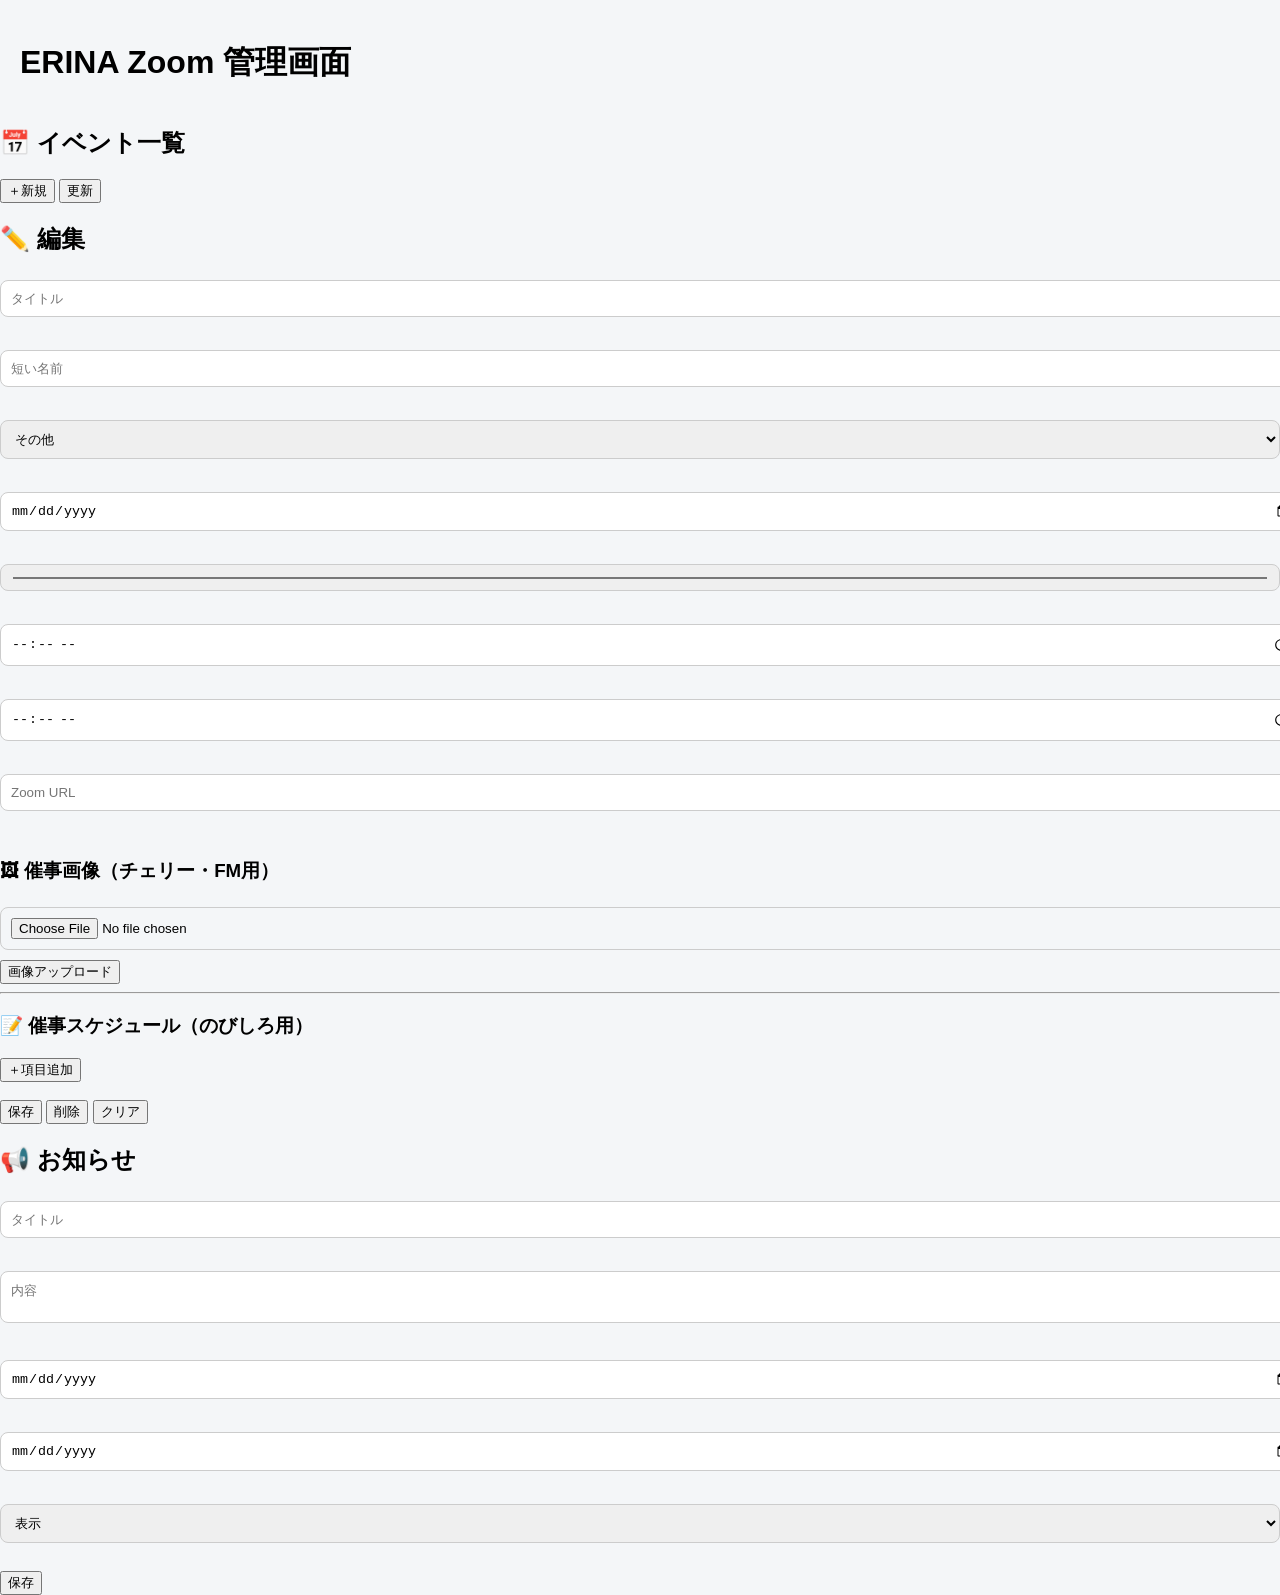
==== manager-erina.html @ 8138328c "変更" ====
<!DOCTYPE html>
<html lang="ja">
<head>
<meta charset="UTF-8">
<meta name="viewport" content="width=device-width, initial-scale=1.0">
<title>ERINA Zoom 管理画面</title>

<link rel="stylesheet" href="style.css">
</head>

<body>

<h1 style="padding:20px;">ERINA Zoom 管理画面</h1>

<div class="panel">

<h2>📅 イベント一覧</h2>

<button id="newEventButton">＋新規</button>
<button id="reloadButton">更新</button>

<div id="eventList"></div>

</div>


<div class="panel">

<h2>✏️ 編集</h2>

<input type="hidden" id="eventId">

<input id="title" placeholder="タイトル"><br><br>

<input id="shortTitle" placeholder="短い名前"><br><br>

<select id="category">
<option>その他</option>
<option>チェリー</option>
<option>FMなまず</option>
<option>理科</option>
</select><br><br>

<input type="date" id="eventDate"><br><br>

<input type="color" id="eventColor" value="#247447"><br><br>

<input type="time" id="startTime"><br><br>

<input type="time" id="endTime"><br><br>

<input id="zoomUrl" placeholder="Zoom URL"><br><br>

<!-- 🔥 画像 -->
<h3>🖼 催事画像（チェリー・FM用）</h3>

<input type="file" id="imageInput">
<button id="uploadImageButton">画像アップロード</button>

<div id="imagePreview"></div>

<hr>

<!-- 🔥 スケジュール -->
<h3>📝 催事スケジュール（のびしろ用）</h3>

<div id="programList"></div>

<button id="addProgramButton">＋項目追加</button>

<br><br>

<button id="saveEventButton">保存</button>
<button id="deleteButton">削除</button>
<button id="clearButton">クリア</button>


<div class="panel">

<h2>📢 お知らせ</h2>

<input id="noticeTitle" placeholder="タイトル"><br><br>

<textarea id="noticeMessage" placeholder="内容"></textarea><br><br>

<input type="date" id="noticeStart"><br><br>
<input type="date" id="noticeEnd"><br><br>

<select id="noticeEnabled">
<option value="true">表示</option>
<option value="false">非表示</option>
</select><br><br>

<button id="saveNoticeButton">保存</button>

<div id="noticeList"></div>

</div>

<script src="manager.js"></script>

</body>
</html>
---- style.css ----
/* ==========================================
   管理画面 完全復元
   ========================================== */

body {
    font-family: Arial, sans-serif;
    background: #f4f6f8;
    margin: 0;
}

/* ヘッダー */
header {
    background: #2e7d32;
    color: white;
    padding: 16px;
    font-size: 20px;
    font-weight: bold;
}

/* コンテナ */
.container {
    padding: 15px;
}

/* セクションカード */
.section {
    background: white;
    border-radius: 12px;
    padding: 15px;
    margin-bottom: 15px;
    box-shadow: 0 2px 6px rgba(0,0,0,0.1);
}

/* タイトル */
.section h2 {
    font-size: 16px;
    margin-bottom: 10px;
}

/* 上部ボタン */
.top-buttons {
    display: flex;
    gap: 10px;
    margin-bottom: 10px;
}

.top-buttons button {
    padding: 8px 14px;
    border: none;
    border-radius: 8px;
    cursor: pointer;
}

.add-btn {
    background: #2e7d32;
    color: white;
}

.reload-btn {
    background: #e0e0e0;
}

/* イベントカード */
.event-card {
    display: flex;
    justify-content: space-between;
    align-items: center;

    border: 1px solid #ddd;
    border-radius: 10px;

    padding: 12px;
    margin-bottom: 10px;

    background: #fafafa;
}

/* 左側 */
.event-info {
    display: flex;
    flex-direction: column;
}

.event-title {
    font-weight: bold;
    font-size: 14px;
}

.event-date {
    font-size: 12px;
    color: #666;
}

/* 右ボタン */
.event-actions {
    display: flex;
    gap: 6px;
}

.event-actions button {
    padding: 6px 10px;
    border: none;
    border-radius: 6px;
    cursor: pointer;
    font-size: 12px;
}

.edit-btn {
    background: #1976d2;
    color: white;
}

.copy-btn {
    background: #eeeeee;
}

.delete-btn {
    background: #d32f2f;
    color: white;
}

/* フォーム */
input, select, textarea {
    width: 100%;
    padding: 10px;
    margin-top: 5px;
    margin-bottom: 10px;

    border: 1px solid #ccc;
    border-radius: 8px;
}

/* 保存ボタン */
.save-btn {
    background: #2e7d32;
    color: white;
    padding: 10px 15px;
    border: none;
    border-radius: 8px;
    cursor: pointer;
}

/* 削除ボタン */
.danger-btn {
    background: #d32f2f;
    color: white;
}

/* 小さいボタン */
.small-btn {
    padding: 6px 10px;
    font-size: 12px;
}
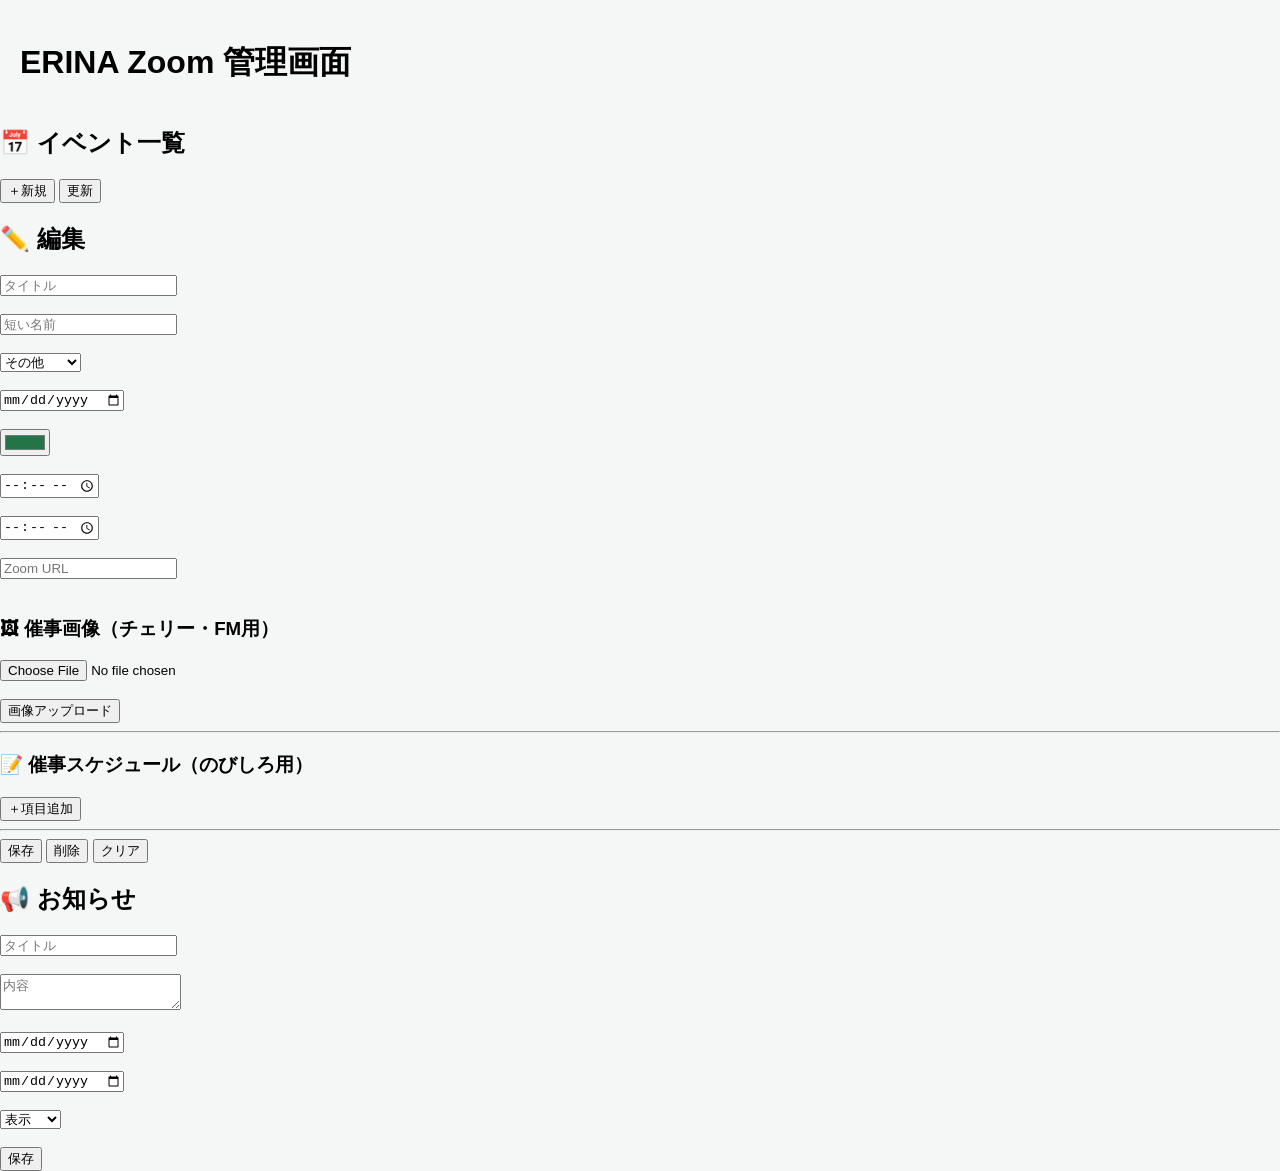
==== commit 9d2283f3: "元に戻した" ====
--- a/manager-erina.html
+++ b/manager-erina.html
@@ -51,24 +51,28 @@
 
 <input id="zoomUrl" placeholder="Zoom URL"><br><br>
 
-<!-- 🔥 画像 -->
+<!-- ===================== -->
+<!-- 🔥 画像（チェリー・FM） -->
+<!-- ===================== -->
 <h3>🖼 催事画像（チェリー・FM用）</h3>
 
-<input type="file" id="imageInput">
+<input type="file" id="imageInput"><br><br>
 <button id="uploadImageButton">画像アップロード</button>
 
 <div id="imagePreview"></div>
 
 <hr>
 
-<!-- 🔥 スケジュール -->
+<!-- ===================== -->
+<!-- 🔥 スケジュール（のびしろ） -->
+<!-- ===================== -->
 <h3>📝 催事スケジュール（のびしろ用）</h3>
 
 <div id="programList"></div>
 
 <button id="addProgramButton">＋項目追加</button>
 
-<br><br>
+<hr>
 
 <button id="saveEventButton">保存</button>
 <button id="deleteButton">削除</button>
--- a/style.css
+++ b/style.css
@@ -1,153 +1,25 @@
-/* ==========================================
-   管理画面 完全復元
-   ========================================== */
-
-body {
-    font-family: Arial, sans-serif;
-    background: #f4f6f8;
-    margin: 0;
+body{
+    margin:0;
+    font-family:sans-serif;
+    background:#f4f7f5;
 }
 
-/* ヘッダー */
-header {
-    background: #2e7d32;
-    color: white;
-    padding: 16px;
-    font-size: 20px;
-    font-weight: bold;
+.logo-area{
+    display:flex;
+    align-items:center;
+    background:#2e7d32;
+    color:#fff;
+    padding:10px;
 }
 
-/* コンテナ */
-.container {
-    padding: 15px;
+.logo{
+    width:60px;
+    margin-right:10px;
 }
 
-/* セクションカード */
-.section {
-    background: white;
-    border-radius: 12px;
-    padding: 15px;
-    margin-bottom: 15px;
-    box-shadow: 0 2px 6px rgba(0,0,0,0.1);
-}
-
-/* タイトル */
-.section h2 {
-    font-size: 16px;
-    margin-bottom: 10px;
-}
-
-/* 上部ボタン */
-.top-buttons {
-    display: flex;
-    gap: 10px;
-    margin-bottom: 10px;
-}
-
-.top-buttons button {
-    padding: 8px 14px;
-    border: none;
-    border-radius: 8px;
-    cursor: pointer;
-}
-
-.add-btn {
-    background: #2e7d32;
-    color: white;
-}
-
-.reload-btn {
-    background: #e0e0e0;
-}
-
-/* イベントカード */
-.event-card {
-    display: flex;
-    justify-content: space-between;
-    align-items: center;
-
-    border: 1px solid #ddd;
-    border-radius: 10px;
-
-    padding: 12px;
-    margin-bottom: 10px;
-
-    background: #fafafa;
-}
-
-/* 左側 */
-.event-info {
-    display: flex;
-    flex-direction: column;
-}
-
-.event-title {
-    font-weight: bold;
-    font-size: 14px;
-}
-
-.event-date {
-    font-size: 12px;
-    color: #666;
-}
-
-/* 右ボタン */
-.event-actions {
-    display: flex;
-    gap: 6px;
-}
-
-.event-actions button {
-    padding: 6px 10px;
-    border: none;
-    border-radius: 6px;
-    cursor: pointer;
-    font-size: 12px;
-}
-
-.edit-btn {
-    background: #1976d2;
-    color: white;
-}
-
-.copy-btn {
-    background: #eeeeee;
-}
-
-.delete-btn {
-    background: #d32f2f;
-    color: white;
-}
-
-/* フォーム */
-input, select, textarea {
-    width: 100%;
-    padding: 10px;
-    margin-top: 5px;
-    margin-bottom: 10px;
-
-    border: 1px solid #ccc;
-    border-radius: 8px;
-}
-
-/* 保存ボタン */
-.save-btn {
-    background: #2e7d32;
-    color: white;
-    padding: 10px 15px;
-    border: none;
-    border-radius: 8px;
-    cursor: pointer;
-}
-
-/* 削除ボタン */
-.danger-btn {
-    background: #d32f2f;
-    color: white;
-}
-
-/* 小さいボタン */
-.small-btn {
-    padding: 6px 10px;
-    font-size: 12px;
+.card{
+    background:#fff;
+    margin:15px;
+    padding:15px;
+    border-radius:12px;
 }
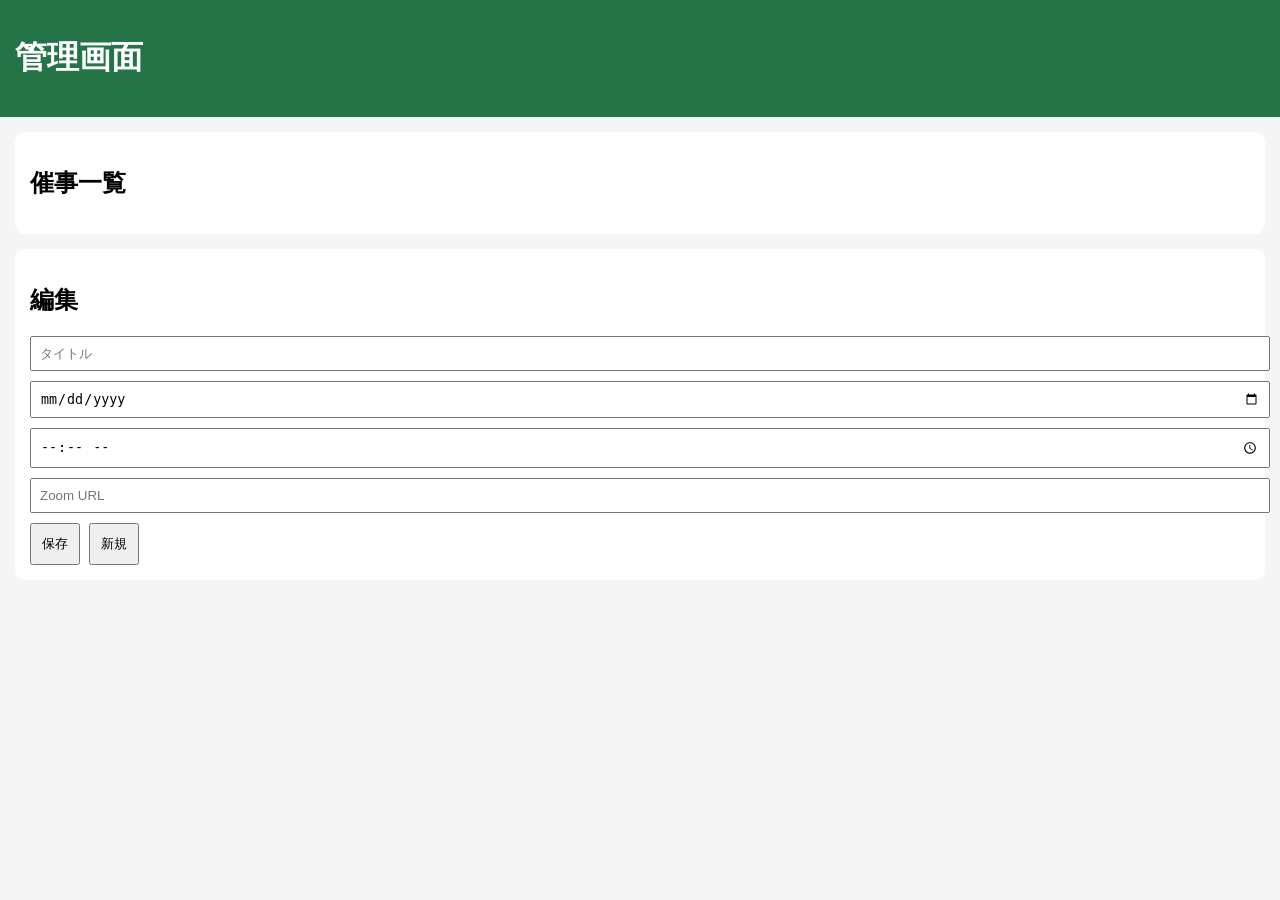
==== commit 023c297d: "変更" ====
--- a/manager-erina.html
+++ b/manager-erina.html
@@ -3,105 +3,68 @@
 <head>
 <meta charset="UTF-8">
 <meta name="viewport" content="width=device-width, initial-scale=1.0">
-<title>ERINA Zoom 管理画面</title>
 
-<link rel="stylesheet" href="style.css">
+<title>ERINA 管理画面</title>
+
+<style>
+body{font-family:sans-serif;margin:0;background:#f5f5f5;}
+header{background:#247447;color:white;padding:15px;}
+main{padding:15px;}
+
+.panel{
+background:white;
+padding:15px;
+border-radius:10px;
+margin-bottom:15px;
+}
+
+input,select{
+width:100%;
+padding:8px;
+margin-bottom:10px;
+}
+
+button{
+padding:10px;
+margin-right:5px;
+}
+
+.event-item{
+border-bottom:1px solid #ddd;
+padding:10px 0;
+}
+</style>
 </head>
 
 <body>
 
-<h1 style="padding:20px;">ERINA Zoom 管理画面</h1>
+<header>
+<h1>管理画面</h1>
+</header>
 
-<div class="panel">
+<main>
 
-<h2>📅 イベント一覧</h2>
+<section class="panel">
+<h2>催事一覧</h2>
+<div id="eventList"></div>
+</section>
 
-<button id="newEventButton">＋新規</button>
-<button id="reloadButton">更新</button>
+<section class="panel">
+<h2>編集</h2>
 
-<div id="eventList"></div>
+<input id="title" placeholder="タイトル">
+<input id="eventDate" type="date">
+<input id="startTime" type="time">
 
-</div>
+<input id="zoomUrl" placeholder="Zoom URL">
 
+<button id="saveBtn">保存</button>
+<button id="newBtn">新規</button>
 
-<div class="panel">
+</section>
 
-<h2>✏️ 編集</h2>
-
-<input type="hidden" id="eventId">
-
-<input id="title" placeholder="タイトル"><br><br>
-
-<input id="shortTitle" placeholder="短い名前"><br><br>
-
-<select id="category">
-<option>その他</option>
-<option>チェリー</option>
-<option>FMなまず</option>
-<option>理科</option>
-</select><br><br>
-
-<input type="date" id="eventDate"><br><br>
-
-<input type="color" id="eventColor" value="#247447"><br><br>
-
-<input type="time" id="startTime"><br><br>
-
-<input type="time" id="endTime"><br><br>
-
-<input id="zoomUrl" placeholder="Zoom URL"><br><br>
-
-<!-- ===================== -->
-<!-- 🔥 画像（チェリー・FM） -->
-<!-- ===================== -->
-<h3>🖼 催事画像（チェリー・FM用）</h3>
-
-<input type="file" id="imageInput"><br><br>
-<button id="uploadImageButton">画像アップロード</button>
-
-<div id="imagePreview"></div>
-
-<hr>
-
-<!-- ===================== -->
-<!-- 🔥 スケジュール（のびしろ） -->
-<!-- ===================== -->
-<h3>📝 催事スケジュール（のびしろ用）</h3>
-
-<div id="programList"></div>
-
-<button id="addProgramButton">＋項目追加</button>
-
-<hr>
-
-<button id="saveEventButton">保存</button>
-<button id="deleteButton">削除</button>
-<button id="clearButton">クリア</button>
-
-
-<div class="panel">
-
-<h2>📢 お知らせ</h2>
-
-<input id="noticeTitle" placeholder="タイトル"><br><br>
-
-<textarea id="noticeMessage" placeholder="内容"></textarea><br><br>
-
-<input type="date" id="noticeStart"><br><br>
-<input type="date" id="noticeEnd"><br><br>
-
-<select id="noticeEnabled">
-<option value="true">表示</option>
-<option value="false">非表示</option>
-</select><br><br>
-
-<button id="saveNoticeButton">保存</button>
-
-<div id="noticeList"></div>
-
-</div>
+</main>
 
 <script src="manager.js"></script>
-
 </body>
 </html>
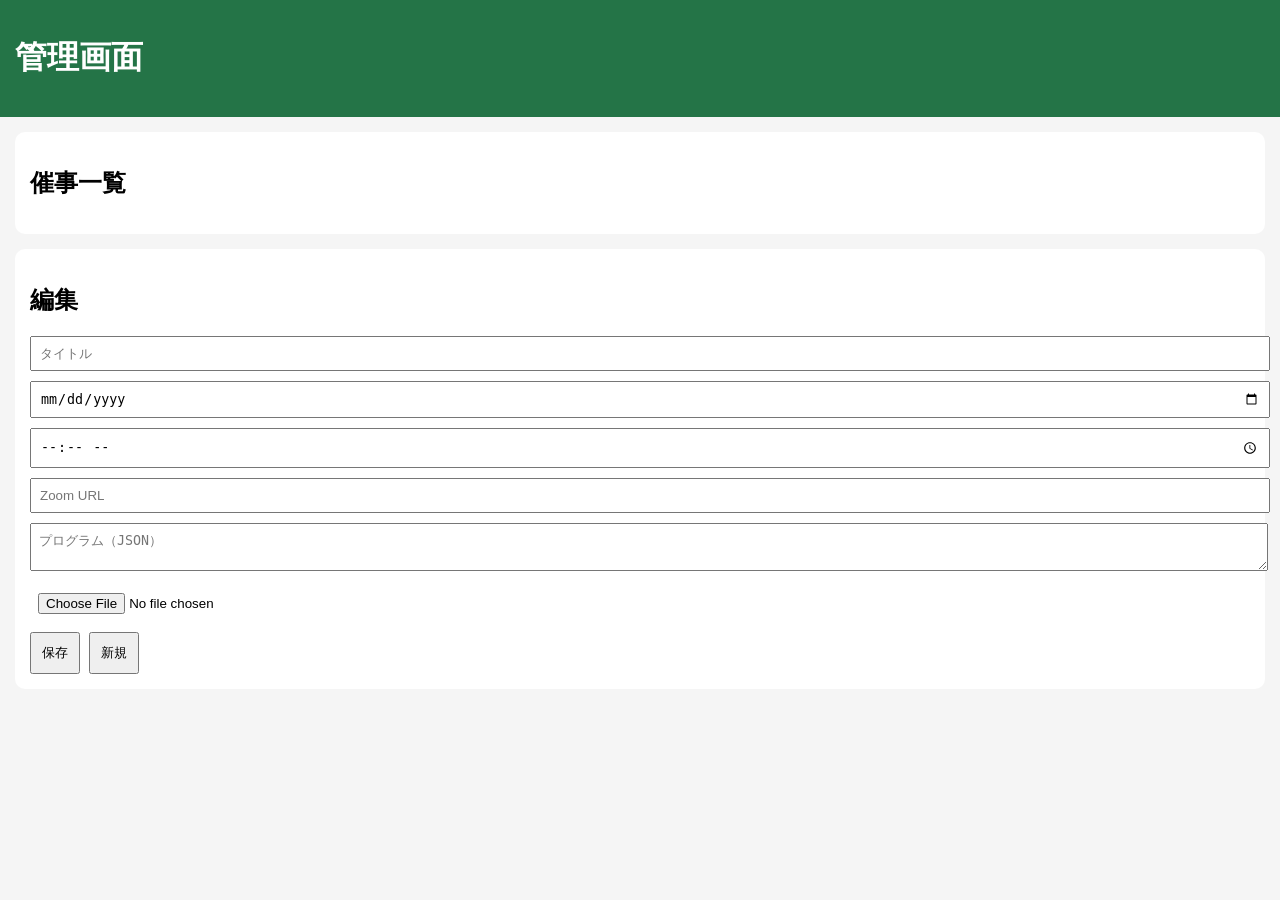
==== commit 94f75ee5: "変更" ====
--- a/manager-erina.html
+++ b/manager-erina.html
@@ -18,7 +18,7 @@
 margin-bottom:15px;
 }
 
-input,select{
+input,textarea{
 width:100%;
 padding:8px;
 margin-bottom:10px;
@@ -55,8 +55,11 @@
 <input id="title" placeholder="タイトル">
 <input id="eventDate" type="date">
 <input id="startTime" type="time">
+<input id="zoomUrl" placeholder="Zoom URL">
 
-<input id="zoomUrl" placeholder="Zoom URL">
+<textarea id="program" placeholder="プログラム（JSON）"></textarea>
+
+<input type="file" id="imageInput">
 
 <button id="saveBtn">保存</button>
 <button id="newBtn">新規</button>
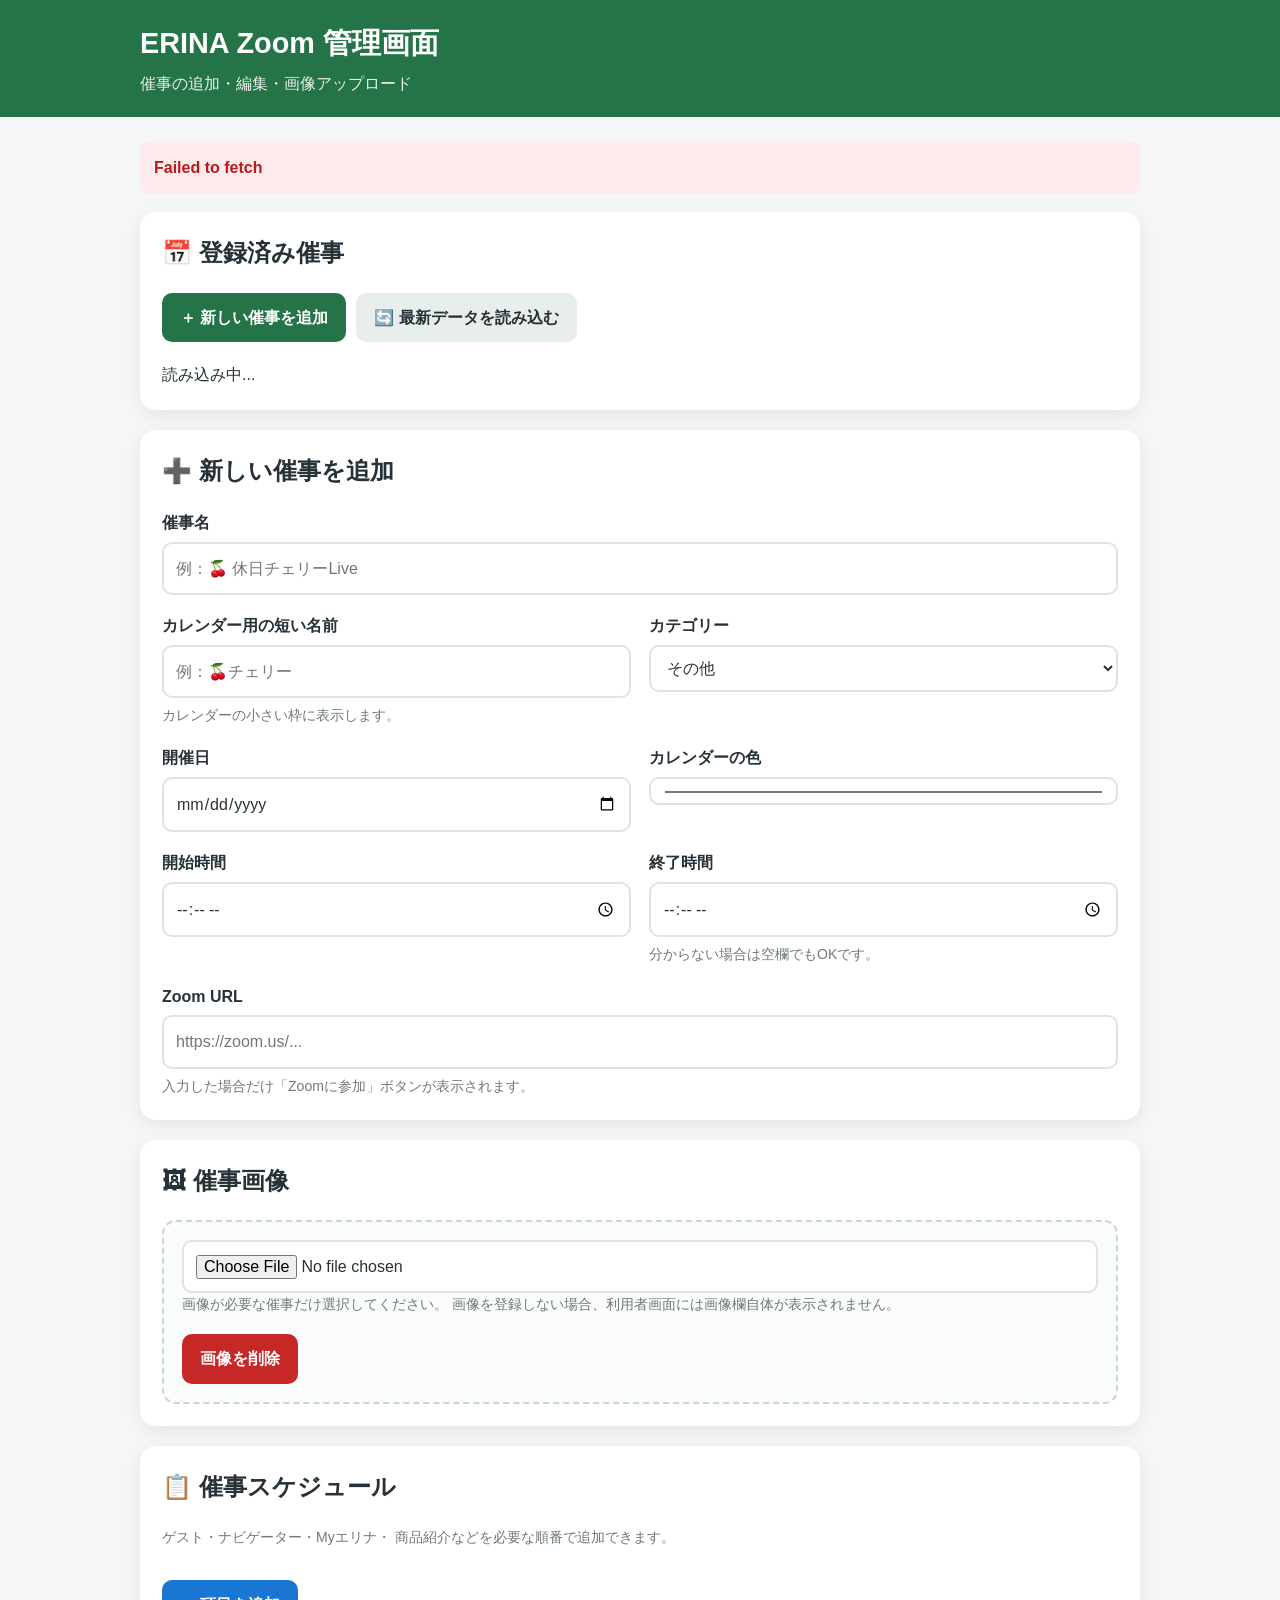
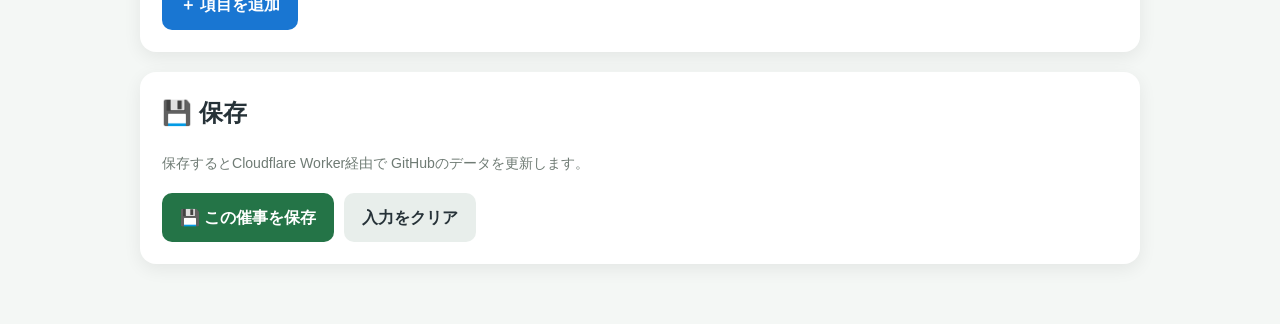
==== commit 006071ba: "3週間前" ====
--- a/manager-erina.html
+++ b/manager-erina.html
@@ -1,73 +1,898 @@
 <!DOCTYPE html>
 <html lang="ja">
 <head>
-<meta charset="UTF-8">
-<meta name="viewport" content="width=device-width, initial-scale=1.0">
-
-<title>ERINA 管理画面</title>
-
-<style>
-body{font-family:sans-serif;margin:0;background:#f5f5f5;}
-header{background:#247447;color:white;padding:15px;}
-main{padding:15px;}
-
-.panel{
-background:white;
-padding:15px;
-border-radius:10px;
-margin-bottom:15px;
-}
-
-input,textarea{
-width:100%;
-padding:8px;
-margin-bottom:10px;
-}
-
-button{
-padding:10px;
-margin-right:5px;
-}
-
-.event-item{
-border-bottom:1px solid #ddd;
-padding:10px 0;
-}
-</style>
+    <meta charset="UTF-8">
+
+    <meta
+        name="viewport"
+        content="width=device-width, initial-scale=1.0"
+    >
+
+    <meta name="robots" content="noindex,nofollow">
+
+    <title>ERINA Zoom 管理画面</title>
+
+    <style>
+
+        /* =========================================
+           基本
+           ========================================= */
+
+        * {
+            box-sizing: border-box;
+        }
+
+        body {
+            margin: 0;
+
+            font-family:
+                -apple-system,
+                BlinkMacSystemFont,
+                "Hiragino Kaku Gothic ProN",
+                "Hiragino Sans",
+                "Yu Gothic",
+                "Meiryo",
+                sans-serif;
+
+            background: #f4f7f5;
+            color: #263238;
+
+            line-height: 1.6;
+        }
+
+        button,
+        input,
+        textarea,
+        select {
+            font: inherit;
+        }
+
+        button {
+            cursor: pointer;
+        }
+
+
+        /* =========================================
+           ヘッダー
+           ========================================= */
+
+        .manager-header {
+            background: #247447;
+            color: white;
+
+            padding: 20px;
+        }
+
+        .manager-header-inner {
+            max-width: 1000px;
+
+            margin: auto;
+        }
+
+        .manager-header h1 {
+            margin: 0;
+
+            font-size: 1.8rem;
+        }
+
+        .manager-header p {
+            margin: 5px 0 0;
+
+            opacity: 0.9;
+        }
+
+
+        /* =========================================
+           メイン
+           ========================================= */
+
+        main {
+            width: min(
+                1000px,
+                calc(100% - 24px)
+            );
+
+            margin: 24px auto 60px;
+        }
+
+
+        /* =========================================
+           カード
+           ========================================= */
+
+        .panel {
+            background: white;
+
+            border-radius: 16px;
+
+            padding: 22px;
+
+            margin-bottom: 20px;
+
+            box-shadow:
+                0 5px 18px
+                rgba(0, 0, 0, 0.07);
+        }
+
+        .panel h2 {
+            margin-top: 0;
+        }
+
+
+        /* =========================================
+           フォーム
+           ========================================= */
+
+        .form-grid {
+            display: grid;
+
+            grid-template-columns:
+                repeat(
+                    2,
+                    minmax(0, 1fr)
+                );
+
+            gap: 18px;
+        }
+
+        .field {
+            display: flex;
+            flex-direction: column;
+
+            gap: 6px;
+        }
+
+        .field.full {
+            grid-column: 1 / -1;
+        }
+
+        label {
+            font-weight: 800;
+        }
+
+        input,
+        textarea,
+        select {
+            width: 100%;
+
+            border: 2px solid #dce5e0;
+
+            border-radius: 10px;
+
+            padding: 12px;
+
+            background: white;
+
+            color: #263238;
+        }
+
+        input:focus,
+        textarea:focus,
+        select:focus {
+            outline: none;
+
+            border-color: #247447;
+
+            box-shadow:
+                0 0 0 3px
+                rgba(36, 116, 71, 0.12);
+        }
+
+        textarea {
+            min-height: 90px;
+
+            resize: vertical;
+        }
+
+        .help {
+            color: #6f7b74;
+
+            font-size: 0.88rem;
+        }
+
+
+        /* =========================================
+           ボタン
+           ========================================= */
+
+        .button {
+            border: none;
+
+            border-radius: 10px;
+
+            padding: 12px 18px;
+
+            font-weight: 800;
+        }
+
+        .button-primary {
+            background: #247447;
+            color: white;
+        }
+
+        .button-secondary {
+            background: #e8eeeb;
+            color: #263238;
+        }
+
+        .button-danger {
+            background: #c62828;
+            color: white;
+        }
+
+        .button-blue {
+            background: #1976d2;
+            color: white;
+        }
+
+        .button-row {
+            display: flex;
+
+            flex-wrap: wrap;
+
+            gap: 10px;
+
+            margin-top: 18px;
+        }
+
+
+        /* =========================================
+           イベント一覧
+           ========================================= */
+
+        #eventList {
+            display: flex;
+
+            flex-direction: column;
+
+            gap: 12px;
+        }
+
+        .event-list-item {
+            display: flex;
+
+            justify-content: space-between;
+            align-items: center;
+
+            gap: 15px;
+
+            border: 1px solid #dde5e1;
+
+            border-radius: 12px;
+
+            padding: 14px;
+        }
+
+        .event-list-title {
+            font-weight: 800;
+        }
+
+        .event-list-date {
+            margin-top: 3px;
+
+            color: #66736c;
+        }
+
+        .event-list-buttons {
+            display: flex;
+
+            gap: 7px;
+
+            flex-shrink: 0;
+        }
+
+
+        /* =========================================
+           画像
+           ========================================= */
+
+        .image-box {
+            border: 2px dashed #cad6d0;
+
+            border-radius: 14px;
+
+            padding: 18px;
+
+            background: #fafcfb;
+        }
+
+        #imagePreviewArea {
+            margin-top: 15px;
+        }
+
+        #imagePreviewArea:empty {
+            display: none;
+        }
+
+        .image-preview {
+            max-width: 100%;
+            max-height: 500px;
+
+            margin: auto;
+
+            object-fit: contain;
+
+            border-radius: 12px;
+        }
+
+        .image-status {
+            margin-top: 10px;
+
+            padding: 10px;
+
+            border-radius: 8px;
+
+            background: #edf6f0;
+
+            color: #247447;
+
+            font-weight: 700;
+        }
+
+
+        /* =========================================
+           プログラム
+           ========================================= */
+
+        #programList {
+            display: flex;
+
+            flex-direction: column;
+
+            gap: 12px;
+        }
+
+        .program-editor-item {
+            border: 1px solid #dce5e0;
+
+            border-radius: 12px;
+
+            padding: 14px;
+
+            background: #fafcfb;
+        }
+
+        .program-row {
+            display: grid;
+
+            grid-template-columns:
+                120px
+                1fr
+                1fr;
+
+            gap: 10px;
+        }
+
+        .program-actions {
+            display: flex;
+
+            gap: 8px;
+
+            margin-top: 10px;
+        }
+
+
+        /* =========================================
+           保存状態
+           ========================================= */
+
+        #statusMessage {
+            display: none;
+
+            margin-bottom: 18px;
+
+            padding: 14px;
+
+            border-radius: 10px;
+
+            font-weight: 800;
+        }
+
+        #statusMessage.success {
+            display: block;
+
+            background: #e7f6eb;
+
+            color: #176d37;
+        }
+
+        #statusMessage.error {
+            display: block;
+
+            background: #fdeaea;
+
+            color: #b71c1c;
+        }
+
+        #statusMessage.loading {
+            display: block;
+
+            background: #eaf3fb;
+
+            color: #1565c0;
+        }
+
+
+        /* =========================================
+           スマホ
+           ========================================= */
+
+        @media (
+            max-width: 700px
+        ) {
+
+            .manager-header h1 {
+                font-size: 1.45rem;
+            }
+
+            main {
+                width:
+                    calc(100% - 16px);
+
+                margin-top: 12px;
+            }
+
+            .panel {
+                padding: 16px;
+
+                border-radius: 13px;
+            }
+
+            .form-grid {
+                grid-template-columns:
+                    1fr;
+            }
+
+            .field.full {
+                grid-column: auto;
+            }
+
+            .program-row {
+                grid-template-columns:
+                    1fr;
+            }
+
+            .event-list-item {
+                flex-direction: column;
+
+                align-items: stretch;
+            }
+
+            .event-list-buttons {
+                width: 100%;
+            }
+
+            .event-list-buttons button {
+                flex: 1;
+            }
+
+            .button-row {
+                flex-direction: column;
+            }
+
+            .button-row .button {
+                width: 100%;
+            }
+
+        }
+
+    </style>
 </head>
 
+
 <body>
 
-<header>
-<h1>管理画面</h1>
+
+<!-- =========================================
+     ヘッダー
+     ========================================= -->
+
+<header class="manager-header">
+
+    <div class="manager-header-inner">
+
+        <h1>
+            ERINA Zoom 管理画面
+        </h1>
+
+        <p>
+            催事の追加・編集・画像アップロード
+        </p>
+
+    </div>
+
 </header>
 
+
 <main>
 
-<section class="panel">
-<h2>催事一覧</h2>
-<div id="eventList"></div>
-</section>
-
-<section class="panel">
-<h2>編集</h2>
-
-<input id="title" placeholder="タイトル">
-<input id="eventDate" type="date">
-<input id="startTime" type="time">
-<input id="zoomUrl" placeholder="Zoom URL">
-
-<textarea id="program" placeholder="プログラム（JSON）"></textarea>
-
-<input type="file" id="imageInput">
-
-<button id="saveBtn">保存</button>
-<button id="newBtn">新規</button>
-
-</section>
+
+    <!-- =====================================
+         状態表示
+         ===================================== -->
+
+    <div id="statusMessage"></div>
+
+
+    <!-- =====================================
+         イベント一覧
+         ===================================== -->
+
+    <section class="panel">
+
+        <h2>
+            📅 登録済み催事
+        </h2>
+
+        <div class="button-row">
+
+            <button
+                type="button"
+                id="newEventButton"
+                class="button button-primary"
+            >
+                ＋ 新しい催事を追加
+            </button>
+
+            <button
+                type="button"
+                id="reloadButton"
+                class="button button-secondary"
+            >
+                🔄 最新データを読み込む
+            </button>
+
+        </div>
+
+        <div
+            id="eventList"
+            style="margin-top:20px;"
+        >
+            読み込み中...
+        </div>
+
+    </section>
+
+
+    <!-- =====================================
+         イベント編集
+         ===================================== -->
+
+    <section
+        class="panel"
+        id="editorPanel"
+    >
+
+        <h2 id="editorTitle">
+            ✏️ 催事を編集
+        </h2>
+
+
+        <!-- 内部ID -->
+
+        <input
+            type="hidden"
+            id="eventId"
+        >
+
+
+        <div class="form-grid">
+
+
+            <!-- 催事名 -->
+
+            <div class="field full">
+
+                <label for="title">
+                    催事名
+                </label>
+
+                <input
+                    type="text"
+                    id="title"
+                    placeholder="例：🍒 休日チェリーLive"
+                >
+
+            </div>
+
+
+            <!-- カレンダー用短縮名 -->
+
+            <div class="field">
+
+                <label for="shortTitle">
+                    カレンダー用の短い名前
+                </label>
+
+                <input
+                    type="text"
+                    id="shortTitle"
+                    placeholder="例：🍒チェリー"
+                >
+
+                <div class="help">
+                    カレンダーの小さい枠に表示します。
+                </div>
+
+            </div>
+
+
+            <!-- カテゴリー -->
+
+            <div class="field">
+
+                <label for="category">
+                    カテゴリー
+                </label>
+
+                <select id="category">
+
+                    <option value="">
+                        その他
+                    </option>
+
+                    <option value="cherry">
+                        チェリーLive
+                    </option>
+
+                    <option value="fm">
+                        FMなまず
+                    </option>
+
+                    <option value="seminar">
+                        セミナー
+                    </option>
+
+                    <option value="event">
+                        その他催事
+                    </option>
+
+                </select>
+
+            </div>
+
+
+            <!-- 開催日 -->
+
+            <div class="field">
+
+                <label for="eventDate">
+                    開催日
+                </label>
+
+                <input
+                    type="date"
+                    id="eventDate"
+                >
+
+            </div>
+
+
+            <!-- 色 -->
+
+            <div class="field">
+
+                <label for="eventColor">
+                    カレンダーの色
+                </label>
+
+                <input
+                    type="color"
+                    id="eventColor"
+                    value="#247447"
+                >
+
+            </div>
+
+
+            <!-- 開始時間 -->
+
+            <div class="field">
+
+                <label for="startTime">
+                    開始時間
+                </label>
+
+                <input
+                    type="time"
+                    id="startTime"
+                >
+
+            </div>
+
+
+            <!-- 終了時間 -->
+
+            <div class="field">
+
+                <label for="endTime">
+                    終了時間
+                </label>
+
+                <input
+                    type="time"
+                    id="endTime"
+                >
+
+                <div class="help">
+                    分からない場合は空欄でもOKです。
+                </div>
+
+            </div>
+
+
+            <!-- Zoom URL -->
+
+            <div class="field full">
+
+                <label for="zoomUrl">
+                    Zoom URL
+                </label>
+
+                <input
+                    type="url"
+                    id="zoomUrl"
+                    placeholder="https://zoom.us/..."
+                >
+
+                <div class="help">
+                    入力した場合だけ「Zoomに参加」ボタンが表示されます。
+                </div>
+
+            </div>
+
+
+        </div>
+
+    </section>
+
+
+    <!-- =====================================
+         画像
+         ===================================== -->
+
+    <section class="panel">
+
+        <h2>
+            🖼 催事画像
+        </h2>
+
+        <div class="image-box">
+
+            <input
+                type="file"
+                id="imageFile"
+                accept="image/jpeg,image/png,image/webp"
+            >
+
+            <div class="help">
+                画像が必要な催事だけ選択してください。
+                画像を登録しない場合、利用者画面には画像欄自体が表示されません。
+            </div>
+
+
+            <div id="imagePreviewArea"></div>
+
+
+            <div class="button-row">
+
+                <button
+                    type="button"
+                    id="removeImageButton"
+                    class="button button-danger"
+                >
+                    画像を削除
+                </button>
+
+            </div>
+
+
+            <!-- 現在保存されている画像 -->
+
+            <input
+                type="hidden"
+                id="currentImage"
+            >
+
+        </div>
+
+    </section>
+
+
+    <!-- =====================================
+         催事スケジュール
+         ===================================== -->
+
+    <section class="panel">
+
+        <h2>
+            📋 催事スケジュール
+        </h2>
+
+        <p class="help">
+
+            ゲスト・ナビゲーター・Myエリナ・
+            商品紹介などを必要な順番で追加できます。
+
+        </p>
+
+
+        <div id="programList"></div>
+
+
+        <div class="button-row">
+
+            <button
+                type="button"
+                id="addProgramButton"
+                class="button button-blue"
+            >
+                ＋ 項目を追加
+            </button>
+
+        </div>
+
+    </section>
+
+
+    <!-- =====================================
+         保存
+         ===================================== -->
+
+    <section class="panel">
+
+        <h2>
+            💾 保存
+        </h2>
+
+        <p class="help">
+
+            保存するとCloudflare Worker経由で
+            GitHubのデータを更新します。
+
+        </p>
+
+
+        <div class="button-row">
+
+            <button
+                type="button"
+                id="saveButton"
+                class="button button-primary"
+            >
+                💾 この催事を保存
+            </button>
+
+            <button
+                type="button"
+                id="deleteButton"
+                class="button button-danger"
+            >
+                🗑 この催事を削除
+            </button>
+
+            <button
+                type="button"
+                id="clearButton"
+                class="button button-secondary"
+            >
+                入力をクリア
+            </button>
+
+        </div>
+
+    </section>
+
 
 </main>
 
+
+<!-- =========================================
+     JavaScript
+     ========================================= -->
+
 <script src="manager.js"></script>
+
+
 </body>
 </html>
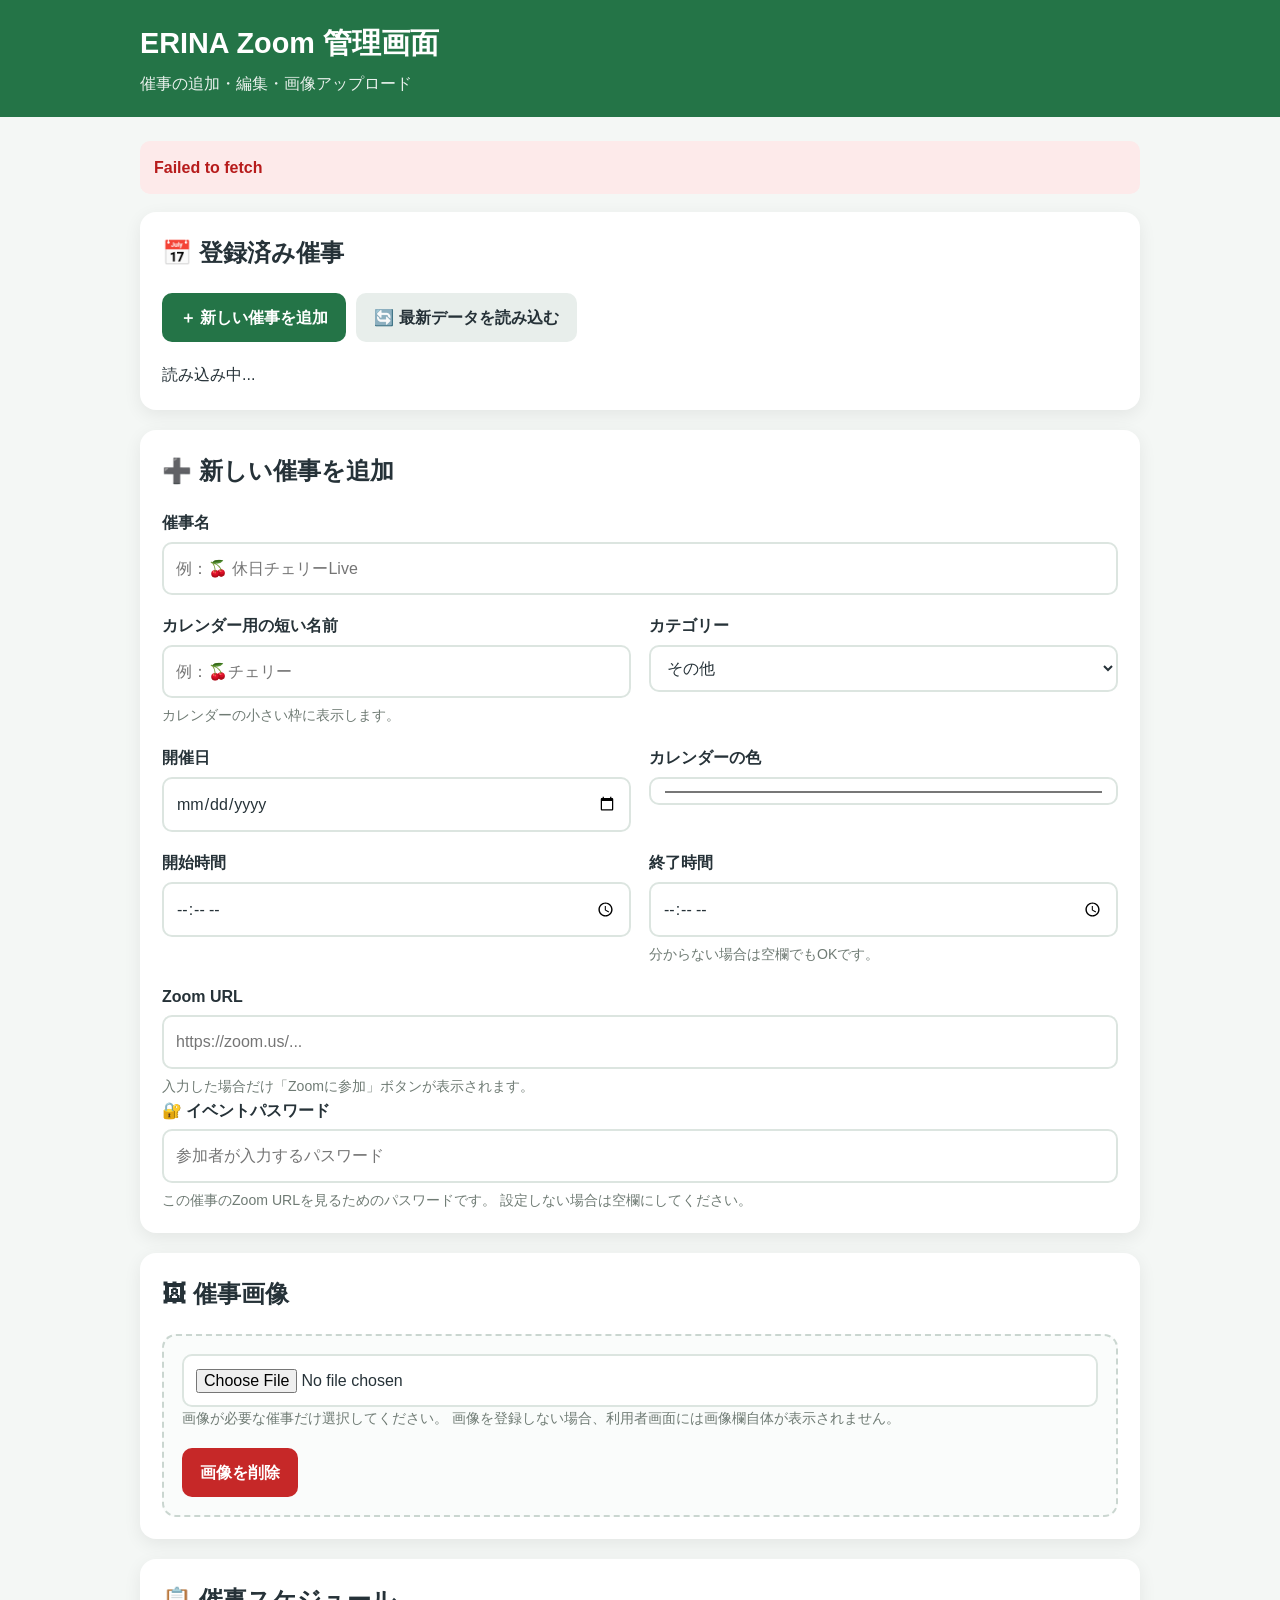
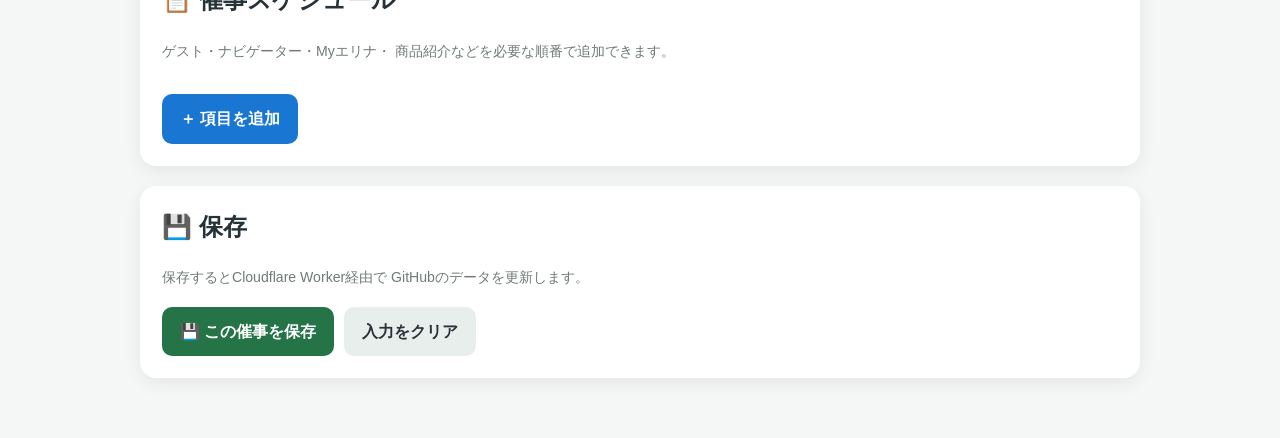
==== commit 1f241d0d: "update" ====
--- a/manager-erina.html
+++ b/manager-erina.html
@@ -743,7 +743,26 @@
 
 
         </div>
-
+            <!-- イベントパスワード -->
+
+            <div class="field full">
+
+                <label for="eventPassword">
+                    🔐 イベントパスワード
+                </label>
+
+                <input
+                    type="password"
+                    id="eventPassword"
+                    placeholder="参加者が入力するパスワード"
+                >
+
+                <div class="help">
+                    この催事のZoom URLを見るためのパスワードです。
+                    設定しない場合は空欄にしてください。
+                </div>
+
+            </div>
     </section>
 
 
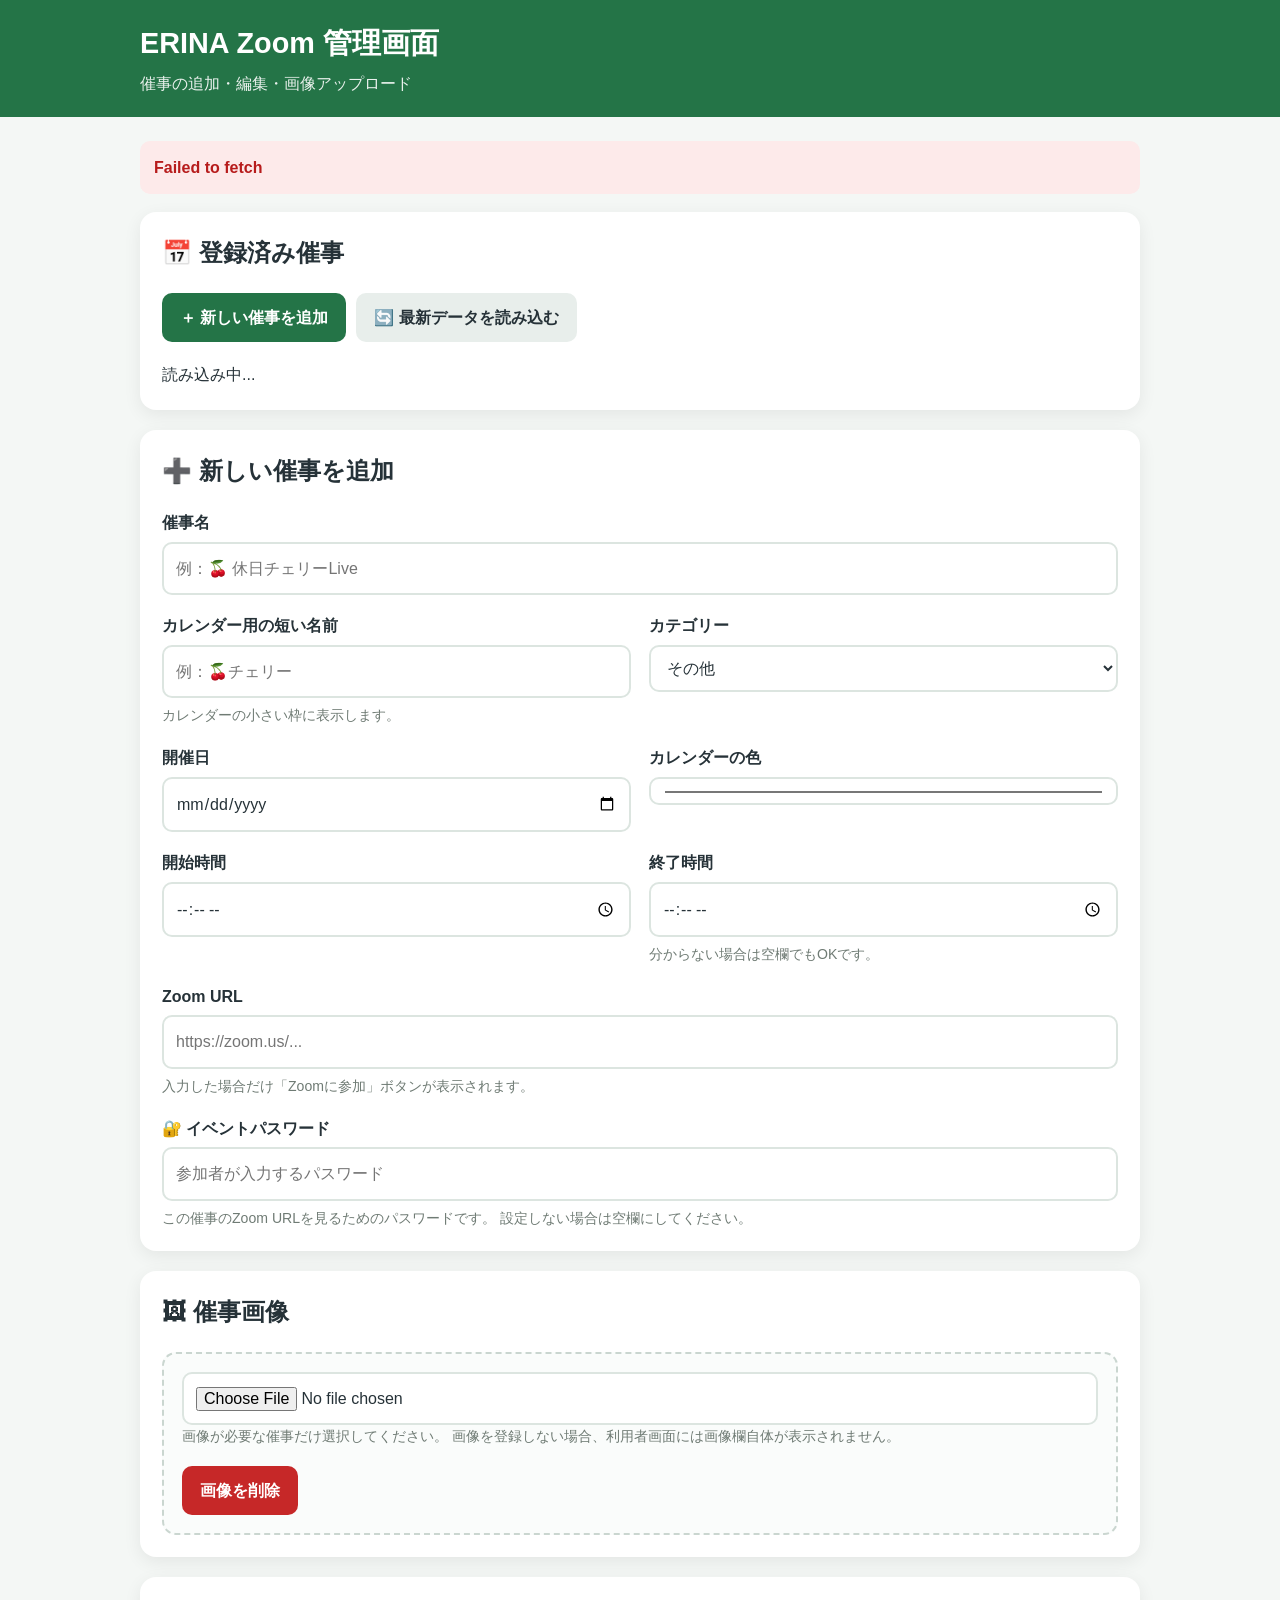
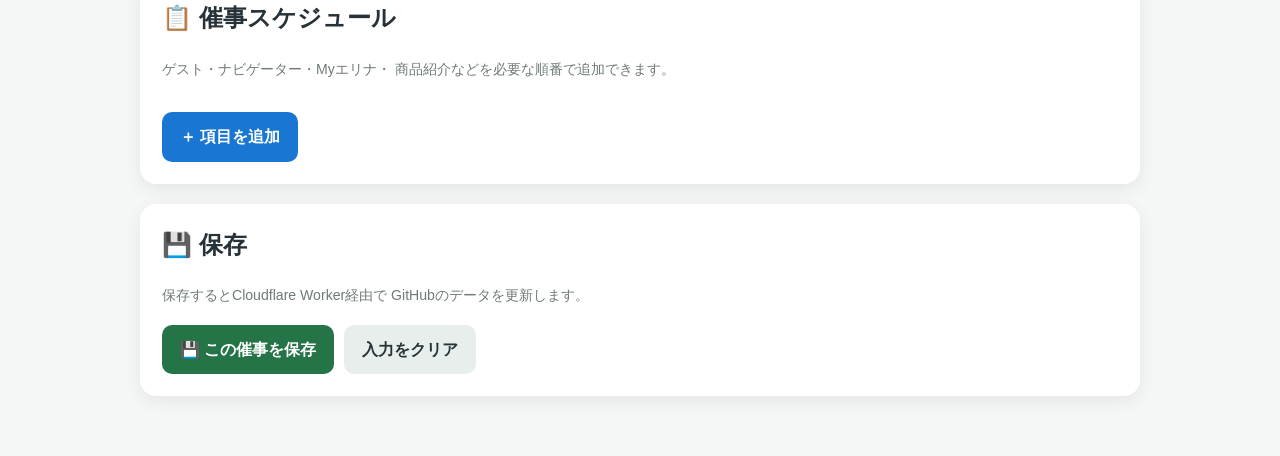
==== commit 411b0c42: "Update manager-erina.html" ====
--- a/manager-erina.html
+++ b/manager-erina.html
@@ -742,7 +742,6 @@
             </div>
 
 
-        </div>
             <!-- イベントパスワード -->
 
             <div class="field full">
@@ -763,6 +762,9 @@
                 </div>
 
             </div>
+
+
+        </div>
     </section>
 
 
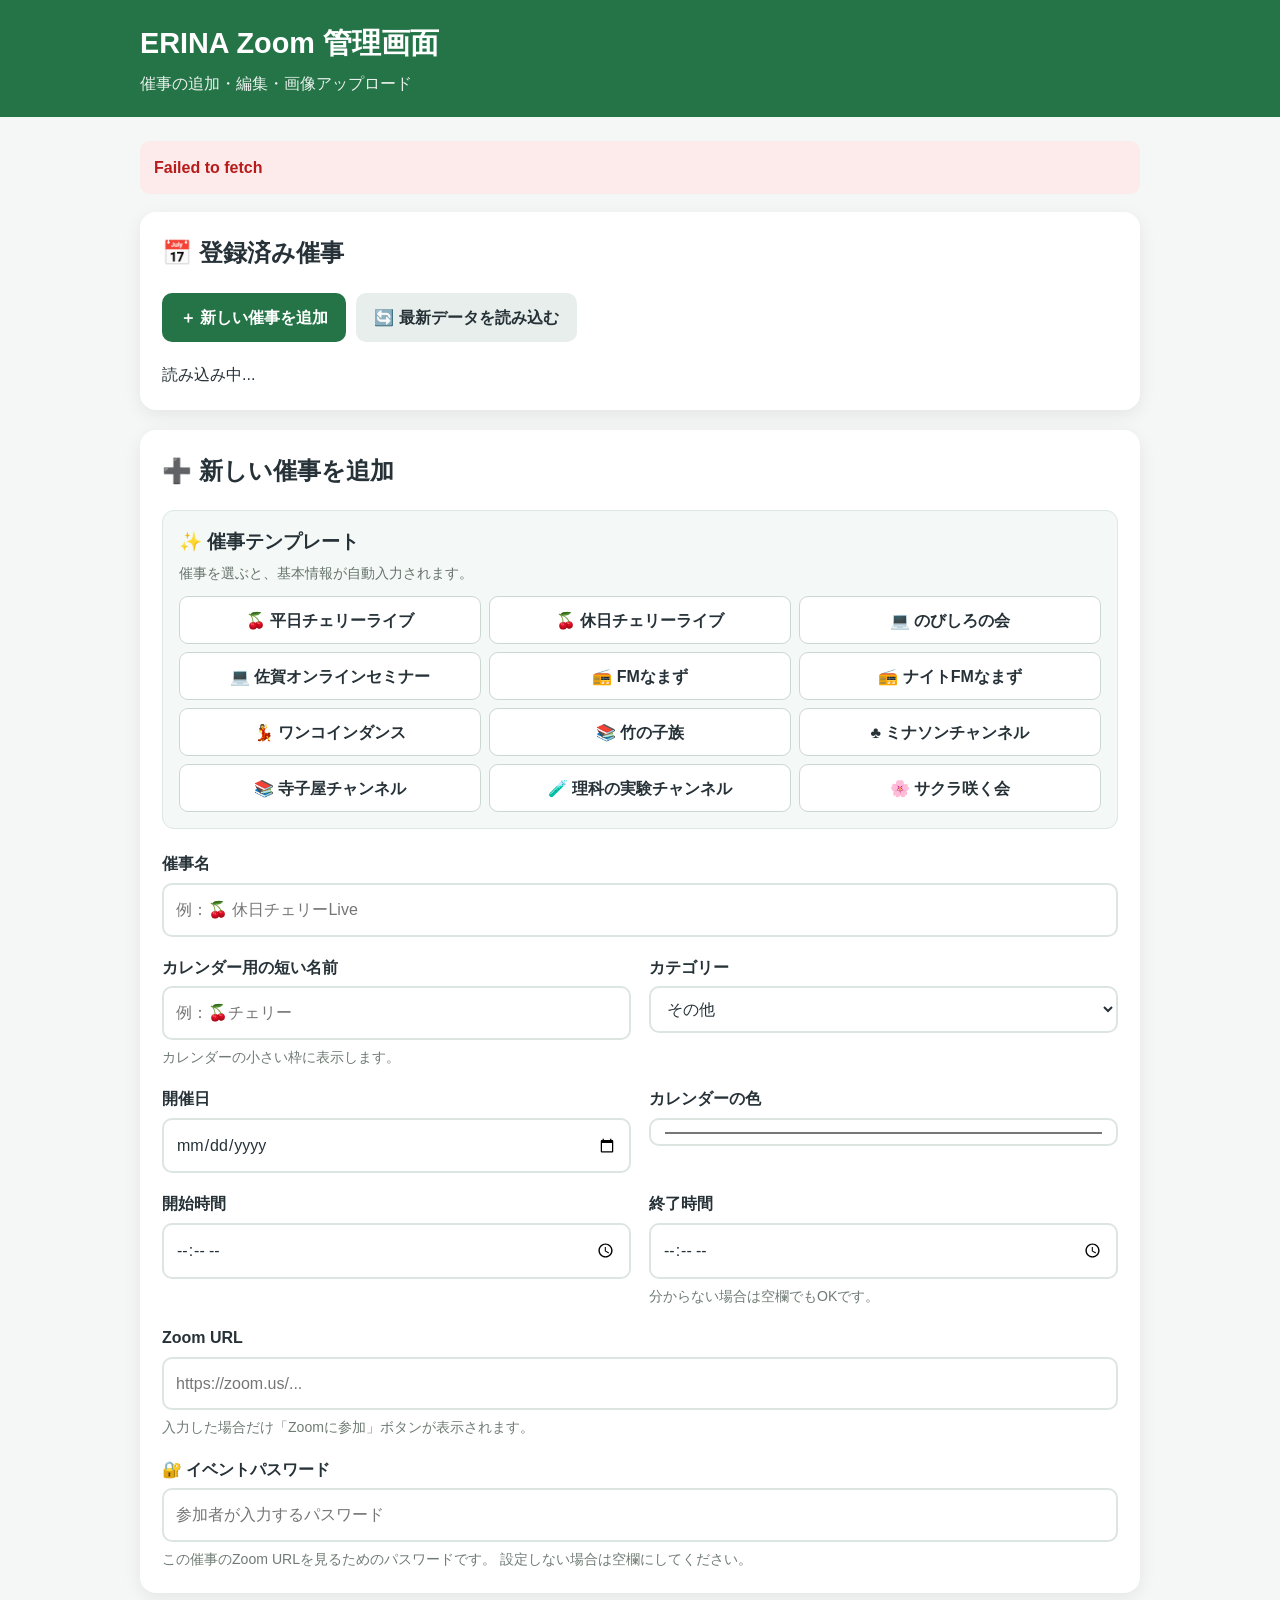
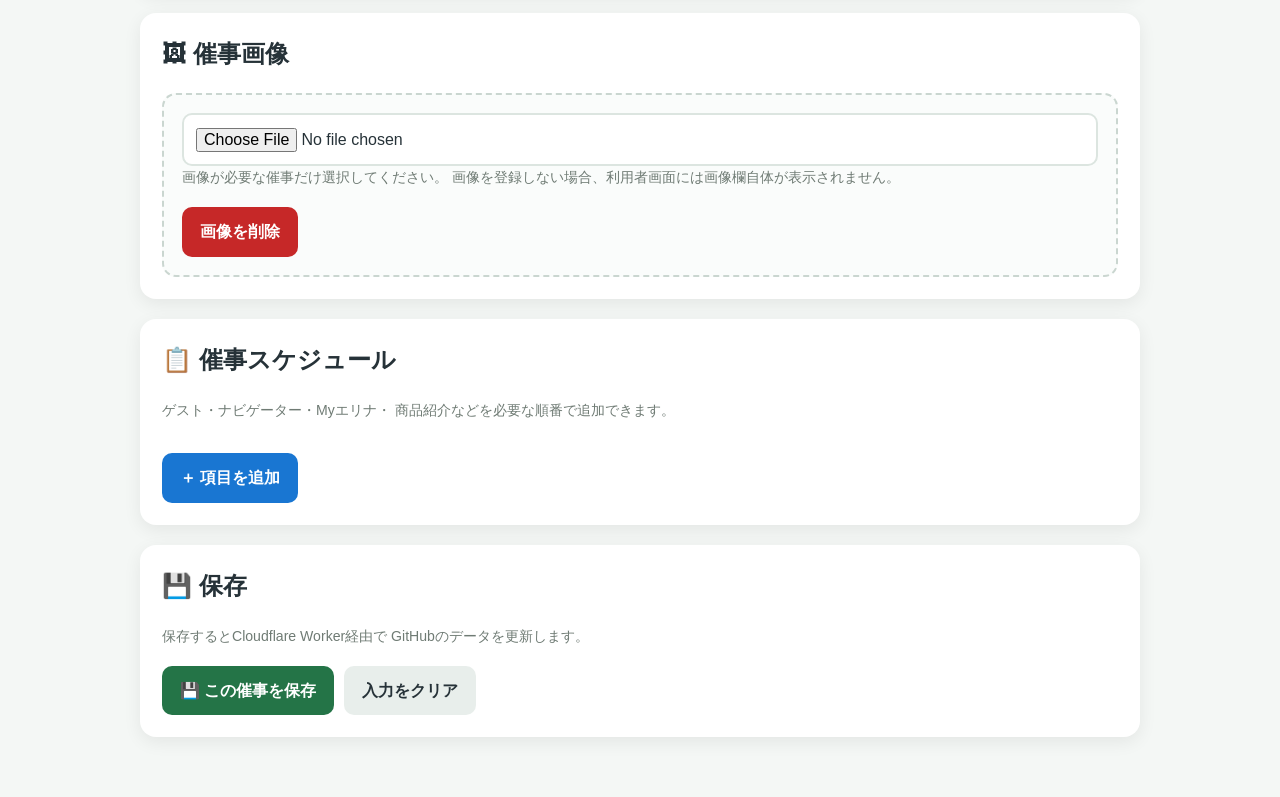
==== commit b478cba2: "変更" ====
--- a/manager-erina.html
+++ b/manager-erina.html
@@ -476,6 +476,56 @@
 
         }
 
+/* 催事テンプレート */
+.template-section {
+    margin-bottom: 22px;
+    padding: 16px;
+    background: #f4f8f6;
+    border: 1px solid #dce8e1;
+    border-radius: 12px;
+}
+
+.template-section h3 {
+    margin: 0 0 5px;
+}
+
+.template-section p {
+    margin: 0 0 12px;
+    color: #66736c;
+    font-size: 14px;
+}
+
+.template-buttons {
+    display: grid;
+    grid-template-columns: repeat(3, minmax(0, 1fr));
+    gap: 8px;
+}
+
+.template-button {
+    min-height: 48px;
+    padding: 9px;
+    border: 1px solid #cbd8d0;
+    border-radius: 9px;
+    background: #ffffff;
+    color: #263238;
+    font-weight: 700;
+    cursor: pointer;
+}
+
+.template-button:hover {
+    background: #e7f3eb;
+    border-color: #247447;
+}
+
+@media (max-width: 700px) {
+    .template-buttons {
+        grid-template-columns: repeat(2, minmax(0, 1fr));
+    }
+
+    .template-button {
+        font-size: 13px;
+    }
+}
     </style>
 </head>
 
@@ -575,7 +625,26 @@
             id="eventId"
         >
 
-
+<!-- 催事テンプレート -->
+<div class="template-section">
+    <h3>✨ 催事テンプレート</h3>
+    <p>催事を選ぶと、基本情報が自動入力されます。</p>
+
+    <div id="eventTemplateButtons" class="template-buttons">
+        <button type="button" class="template-button" data-template="weekday-cherry">🍒 平日チェリーライブ</button>
+        <button type="button" class="template-button" data-template="holiday-cherry">🍒 休日チェリーライブ</button>
+        <button type="button" class="template-button" data-template="nobishiro">💻 のびしろの会</button>
+        <button type="button" class="template-button" data-template="saga-online">💻 佐賀オンラインセミナー</button>
+        <button type="button" class="template-button" data-template="fm-namazu">📻 FMなまず</button>
+        <button type="button" class="template-button" data-template="night-fm">📻 ナイトFMなまず</button>
+        <button type="button" class="template-button" data-template="one-coin">💃 ワンコインダンス</button>
+        <button type="button" class="template-button" data-template="takenoko">📚 竹の子族</button>
+        <button type="button" class="template-button" data-template="minason">♣ ミナソンチャンネル</button>
+        <button type="button" class="template-button" data-template="terakoya">📚 寺子屋チャンネル</button>
+        <button type="button" class="template-button" data-template="science">🧪 理科の実験チャンネル</button>
+        <button type="button" class="template-button" data-template="sakura">🌸 サクラ咲く会</button>
+    </div>
+</div>
         <div class="form-grid">
 
 
